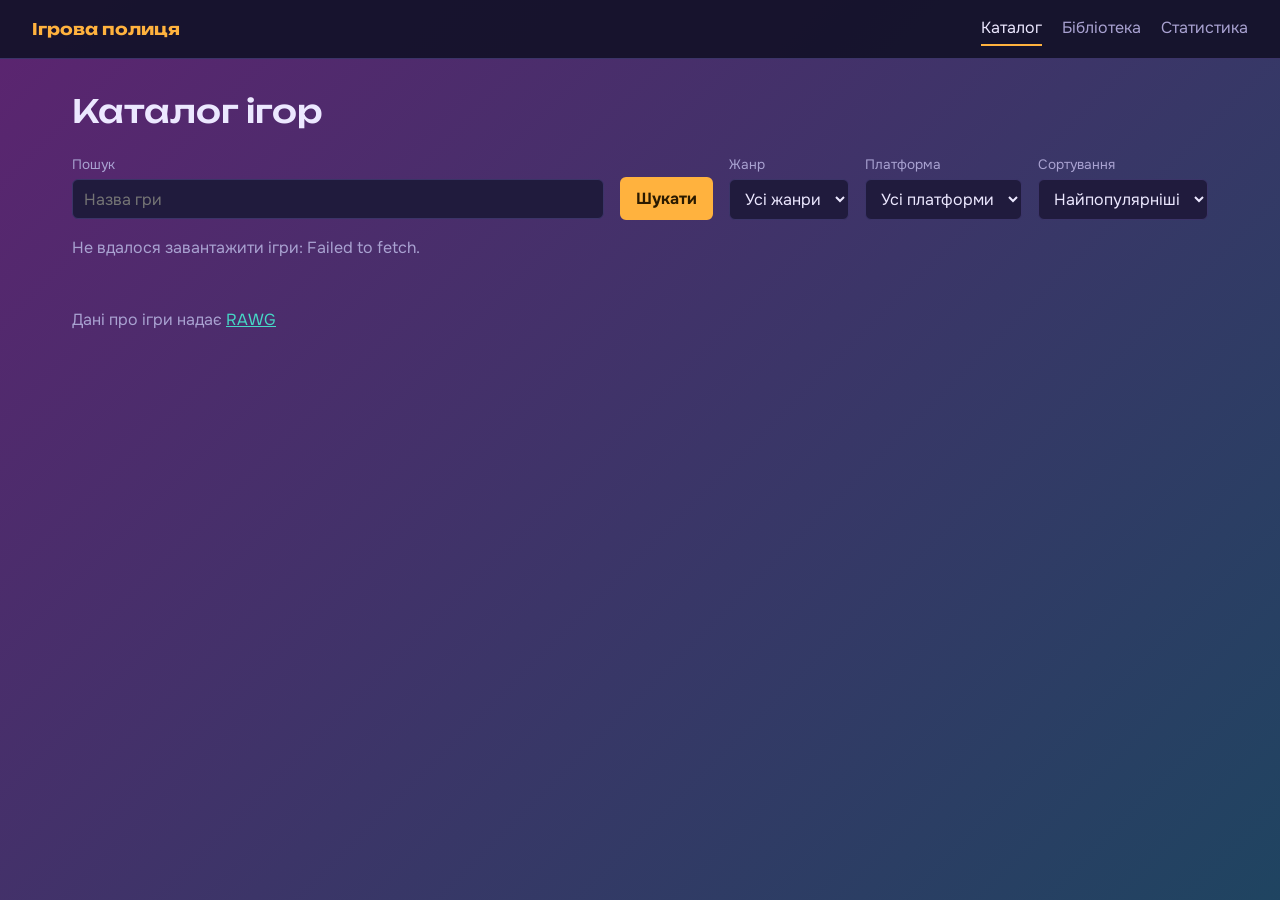
==== finalProject/index.html @ 2555645b "Add files via upload" ====
<!DOCTYPE html>
<html lang="uk">
<head>
<meta charset="UTF-8">
<title>Каталог</title>
<link rel="preconnect" href="https://fonts.googleapis.com">
<link rel="preconnect" href="https://fonts.gstatic.com" crossorigin>
<link href="https://fonts.googleapis.com/css2?family=Onest:wght@400;500;700&family=Unbounded:wght@500;700&display=swap" rel="stylesheet">
<link rel="stylesheet" href="css/style.css">
</head>
<body>

<header class="site-header">
  <a class="logo" href="index.html">Ігрова полиця</a>
  <nav>
    <a href="index.html" aria-current="page">Каталог</a>
    <a href="library.html">Бібліотека <span id="lib-count" class="count"></span></a>
    <a href="stats.html">Статистика</a>
  </nav>
</header>

<main>
<h1>Каталог ігор</h1>

<form class="filters" id="filters">
  <label class="field grow">Пошук<input type="search" id="search" placeholder="Назва гри"></label>
  <button type="submit" class="btn">Шукати</button>

  <label class="field">Жанр<select id="genre"><option value="">Усі жанри</option></select></label>

  <label class="field">Платформа
    <select id="platform">
      <option value="">Усі платформи</option>
      <option value="1">ПК</option>
      <option value="2">PlayStation</option>
      <option value="3">Xbox</option>
      <option value="7">Nintendo</option>
    </select>
  </label>

  <label class="field">Сортування
    <select id="ordering">
      <option value="-added">Найпопулярніші</option>
      <option value="-rating">За рейтингом</option>
      <option value="-released">Новіші спершу</option>
      <option value="name">За назвою</option>
      <option value="-metacritic">За Metacritic</option>
    </select>
  </label>
</form>

<p id="status" class="status"></p>
<div id="grid" class="grid"></div>
<nav id="pagination" class="pagination"></nav>
  <p class="status">Дані про ігри надає <a href="https://rawg.io" target="_blank">RAWG</a></p>
</main>

<script src="js/common.js"></script>
<script src="js/catalog.js"></script>
</body>
</html>
---- finalProject/css/style.css ----
* {
  box-sizing: border-box;
}

body {
  margin: 0;
  background: linear-gradient(-45deg, #15122b, #3b2a7a, #0b4f5c, #5c2470);
  background-size: 400% 400%;
  animation: moveBackground 12s ease infinite;
  color: #ece8ff;
  font-family: "Onest", Arial, sans-serif;
  line-height: 1.5;
  min-height: 100vh;
  display: flex;
  flex-direction: column;
}

@keyframes moveBackground {
  0% { background-position: 0% 50%; }
  50% { background-position: 100% 50%; }
  100% { background-position: 0% 50%; }
}

a {
  color: #46d9c6;
}

h1, h2 {
  font-family: "Unbounded", Arial, sans-serif;
  font-weight: 500;
}

h1 {
  font-size: 2rem;
  margin: 0 0 20px 0;
}

h2 {
  font-size: 1.05rem;
  margin: 0 0 8px 0;
}

.site-header {
  position: sticky;
  top: 0;
  z-index: 5;
  display: flex;
  flex-wrap: wrap;
  align-items: center;
  justify-content: space-between;
  gap: 12px 24px;
  padding: 12px 32px;
  background: rgba(21, 18, 43, 0.95);
  border-bottom: 1px solid #3b3468;
}

.logo {
  font-family: "Unbounded", Arial, sans-serif;
  font-weight: 700;
  color: #ffb23e;
  text-decoration: none;
}

.site-header nav {
  display: flex;
  gap: 20px;
}

.site-header nav a {
  color: #a9a2d1;
  text-decoration: none;
  padding: 4px 0;
  border-bottom: 2px solid transparent;
}

.site-header nav a:hover {
  color: #ece8ff;
}

.site-header nav a[aria-current="page"] {
  color: #ece8ff;
  border-bottom: 2px solid #ffb23e;
}

.count {
  background: #ffb23e;
  color: #2a1a00;
  padding: 0 7px;
  border-radius: 12px;
  font-size: 0.8rem;
  font-weight: bold;
}

.count:empty {
  display: none;
}

main {
  flex: 1;
  width: 100%;
  max-width: 1200px;
  margin: 0 auto;
  padding: 28px 32px 32px 32px;
}

.filters {
  display: flex;
  flex-wrap: wrap;
  gap: 12px 16px;
  margin-bottom: 16px;
}

.field {
  display: flex;
  flex-direction: column;
  gap: 4px;
  font-size: 0.85rem;
  color: #a9a2d1;
}

.field.grow {
  flex: 1;
  min-width: 220px;
}

input, select {
  font-family: inherit;
  font-size: 1rem;
  color: #ece8ff;
  background: #201b3d;
  border: 1px solid #3b3468;
  border-radius: 6px;
  padding: 8px 11px;
  min-height: 40px;
}

.filters .btn {
  align-self: flex-end;
}

.status {
  color: #a9a2d1;
  min-height: 24px;
  margin: 0 0 16px 0;
}

.grid {
  display: grid;
  grid-template-columns: repeat(auto-fill, minmax(240px, 1fr));
  gap: 20px;
}

.card {
  display: flex;
  flex-direction: column;
  background: #201b3d;
  border: 1px solid #3b3468;
  border-radius: 6px;
  overflow: hidden;
}

.cover {
  position: relative;
  display: block;
  aspect-ratio: 16 / 10;
  background: #2a2450;
}

.cover img {
  width: 100%;
  height: 100%;
  object-fit: cover;
  display: block;
}

.no-img {
  position: absolute;
  top: 0;
  left: 0;
  width: 100%;
  height: 100%;
  display: flex;
  align-items: center;
  justify-content: center;
  color: #a9a2d1;
  font-size: 0.9rem;
}

.rating {
  position: absolute;
  right: 8px;
  bottom: 8px;
  padding: 2px 8px;
  border-radius: 4px;
  background: rgba(21, 18, 43, 0.9);
  color: #ffb23e;
  font-weight: bold;
  font-size: 0.85rem;
}

.card-body {
  display: flex;
  flex-direction: column;
  gap: 6px;
  padding: 14px;
  flex: 1;
}

.card-body h2 {
  margin: 0;
  font-size: 0.95rem;
}

.card-body h2 a {
  color: #ece8ff;
  text-decoration: none;
}

.card-body h2 a:hover {
  color: #ffb23e;
}

.meta {
  margin: 0;
  color: #a9a2d1;
  font-size: 0.88rem;
}

.card-body .btn,
.card-body .field {
  margin-top: auto;
}

.card-body .field + .btn {
  margin-top: 6px;
}

.btn {
  font-family: inherit;
  font-size: 1rem;
  font-weight: bold;
  cursor: pointer;
  padding: 9px 14px;
  border-radius: 6px;
  border: 2px solid #ffb23e;
  background: #ffb23e;
  color: #2a1a00;
}

.btn:hover {
  opacity: 0.85;
}

.btn.in-lib {
  background: transparent;
  color: #ffb23e;
}

.btn.danger {
  background: transparent;
  border-color: #ff6b81;
  color: #ff6b81;
}

.pagination {
  display: flex;
  flex-wrap: wrap;
  justify-content: center;
  align-items: center;
  gap: 6px;
  margin-top: 32px;
}

.pagination button {
  font-family: inherit;
  font-size: 1rem;
  padding: 8px 14px;
  cursor: pointer;
  border-radius: 6px;
  border: 1px solid #3b3468;
  background: #201b3d;
  color: #ece8ff;
}

.pagination button:hover {
  border-color: #ffb23e;
}

.pagination button:disabled {
  opacity: 0.4;
  cursor: default;
}

.pagination span {
  color: #a9a2d1;
  padding: 0 8px;
}

/* ---------- Сторінка гри ---------- */
.back {
  display: inline-block;
  margin-bottom: 16px;
}

.game-hero {
  display: grid;
  grid-template-columns: 1.4fr 1fr;
  gap: 24px;
  align-items: end;
  margin-bottom: 24px;
}

.game-cover {
  width: 100%;
  aspect-ratio: 16 / 9;
  object-fit: cover;
  border-radius: 6px;
  border: 1px solid #3b3468;
}

.game-head {
  display: flex;
  flex-direction: column;
  gap: 12px;
  align-items: flex-start;
}

.game-head h1 {
  margin: 0;
}

.game section {
  margin-bottom: 28px;
}

.desc {
  white-space: pre-line;
  max-width: 750px;
  margin: 0;
}

.facts {
  display: grid;
  grid-template-columns: 170px 1fr;
  gap: 6px 24px;
  margin: 0;
}

.facts dt {
  color: #a9a2d1;
}

.facts dd {
  margin: 0;
  word-break: break-all;
}

.shots {
  display: grid;
  grid-template-columns: repeat(auto-fill, minmax(220px, 1fr));
  gap: 12px;
}

.shots img {
  width: 100%;
  aspect-ratio: 16 / 9;
  object-fit: cover;
  border-radius: 6px;
  border: 1px solid #3b3468;
  display: block;
}

/* ---------- Статистика ---------- */
.summary {
  display: flex;
  flex-wrap: wrap;
  gap: 16px;
  margin: 0 0 32px 0;
}

.summary div {
  flex: 1;
  min-width: 180px;
  padding: 16px;
  background: #201b3d;
  border: 1px solid #3b3468;
  border-radius: 6px;
}

.summary dt {
  color: #a9a2d1;
  font-size: 0.9rem;
}

.summary dd {
  margin: 0;
  font-family: "Unbounded", Arial, sans-serif;
  font-size: 1.8rem;
  color: #ffb23e;
}

#stats section {
  margin-bottom: 32px;
  max-width: 640px;
}

.bars {
  list-style: none;
  margin: 0;
  padding: 0;
}

.bars li {
  display: grid;
  grid-template-columns: 144px 1fr 40px;
  gap: 12px;
  align-items: center;
  margin-bottom: 10px;
}

.bar-track {
  height: 13px;
  background: #201b3d;
}

.bar-fill {
  display: block;
  height: 100%;
  background: #46d9c6;
}

.bar-value {
  text-align: right;
  color: #a9a2d1;
}
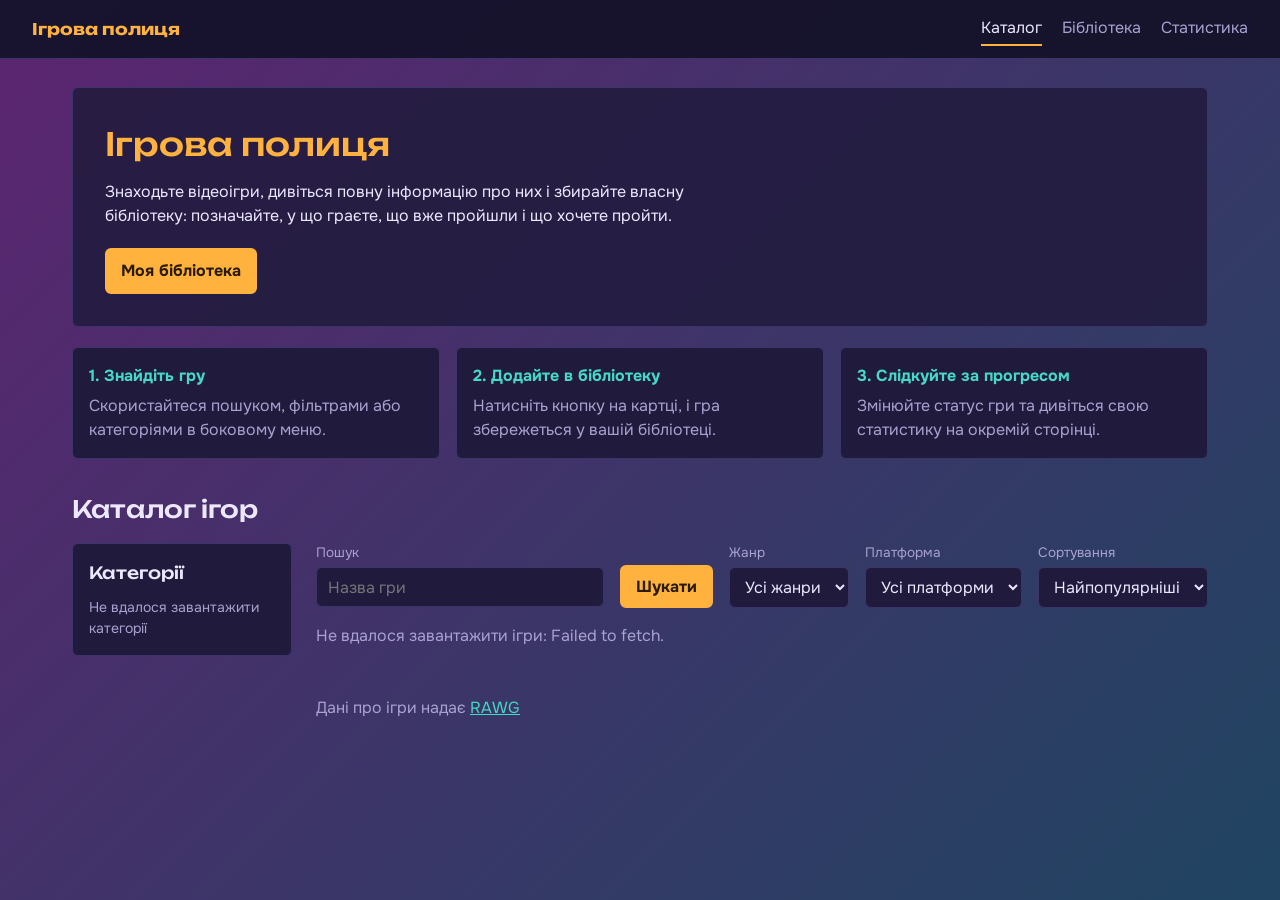
==== commit 127761bf: "Add files via upload" ====
--- a/finalProject/index.html
+++ b/finalProject/index.html
@@ -20,39 +20,74 @@
 </header>
 
 <main>
-<h1>Каталог ігор</h1>
+  <section class="hero">
+    <h1>Ігрова полиця</h1>
+    <p>Знаходьте відеоігри, дивіться повну інформацію про них і збирайте власну
+      бібліотеку: позначайте, у що граєте, що вже пройшли і що хочете пройти.</p>
+    <a class="btn" href="library.html">Моя бібліотека</a>
+  </section>
 
-<form class="filters" id="filters">
-  <label class="field grow">Пошук<input type="search" id="search" placeholder="Назва гри"></label>
-  <button type="submit" class="btn">Шукати</button>
+  <section class="steps">
+    <div class="step">
+      <h3>1. Знайдіть гру</h3>
+      <p>Скористайтеся пошуком, фільтрами або категоріями в боковому меню.</p>
+    </div>
+    <div class="step">
+      <h3>2. Додайте в бібліотеку</h3>
+      <p>Натисніть кнопку на картці, і гра збережеться у вашій бібліотеці.</p>
+    </div>
+    <div class="step">
+      <h3>3. Слідкуйте за прогресом</h3>
+      <p>Змінюйте статус гри та дивіться свою статистику на окремій сторінці.</p>
+    </div>
+  </section>
 
-  <label class="field">Жанр<select id="genre"><option value="">Усі жанри</option></select></label>
+  <h2 class="catalog-title">Каталог ігор</h2>
 
-  <label class="field">Платформа
-    <select id="platform">
-      <option value="">Усі платформи</option>
-      <option value="1">ПК</option>
-      <option value="2">PlayStation</option>
-      <option value="3">Xbox</option>
-      <option value="7">Nintendo</option>
-    </select>
-  </label>
+  <div class="layout">
 
-  <label class="field">Сортування
-    <select id="ordering">
-      <option value="-added">Найпопулярніші</option>
-      <option value="-rating">За рейтингом</option>
-      <option value="-released">Новіші спершу</option>
-      <option value="name">За назвою</option>
-      <option value="-metacritic">За Metacritic</option>
-    </select>
-  </label>
-</form>
+    <aside class="sidebar">
+      <h2>Категорії</h2>
+      <ul id="categories" class="categories">
+        <li class="meta">Завантаження…</li>
+      </ul>
+    </aside>
 
-<p id="status" class="status"></p>
-<div id="grid" class="grid"></div>
-<nav id="pagination" class="pagination"></nav>
-  <p class="status">Дані про ігри надає <a href="https://rawg.io" target="_blank">RAWG</a></p>
+    <div class="content">
+      <form class="filters" id="filters">
+        <label class="field grow">Пошук<input type="search" id="search" placeholder="Назва гри"></label>
+        <button type="submit" class="btn">Шукати</button>
+
+        <label class="field">Жанр<select id="genre"><option value="">Усі жанри</option></select></label>
+
+        <label class="field">Платформа
+          <select id="platform">
+            <option value="">Усі платформи</option>
+            <option value="1">ПК</option>
+            <option value="2">PlayStation</option>
+            <option value="3">Xbox</option>
+            <option value="7">Nintendo</option>
+          </select>
+        </label>
+
+        <label class="field">Сортування
+          <select id="ordering">
+            <option value="-added">Найпопулярніші</option>
+            <option value="-rating">За рейтингом</option>
+            <option value="-released">Новіші спершу</option>
+            <option value="name">За назвою</option>
+            <option value="-metacritic">За Metacritic</option>
+          </select>
+        </label>
+      </form>
+
+      <p id="status" class="status"></p>
+      <div id="grid" class="grid"></div>
+      <nav id="pagination" class="pagination"></nav>
+      <p class="status">Дані про ігри надає <a href="https://rawg.io" target="_blank">RAWG</a></p>
+    </div>
+
+  </div>
 </main>
 
 <script src="js/common.js"></script>
--- a/finalProject/css/style.css
+++ b/finalProject/css/style.css
@@ -432,4 +432,147 @@
 .bar-value {
   text-align: right;
   color: #a9a2d1;
+}
+
+
+
+.skeleton {
+  background: linear-gradient(90deg, #2a2450 25%, #3b3468 50%, #2a2450 75%);
+  background-size: 200% 100%;
+  animation: shimmer 1.4s linear infinite;
+  border-radius: 4px;
+}
+
+.skeleton-line {
+  height: 16px;
+}
+
+.skeleton-line.short {
+  width: 60%;
+}
+
+.skeleton-btn {
+  height: 40px;
+  margin-top: auto;
+  border-radius: 6px;
+}
+
+@keyframes shimmer {
+  0%   { background-position: 200% 0; }
+  100% { background-position: -200% 0; }
+}
+
+.hero {
+  padding: 32px;
+  margin-bottom: 20px;
+  background: rgba(32, 27, 61, 0.85);
+  border: 1px solid #3b3468;
+  border-radius: 6px;
+}
+
+.hero h1 {
+  margin-bottom: 12px;
+  color: #ffb23e;
+}
+
+.hero p {
+  max-width: 650px;
+  margin: 0 0 20px 0;
+}
+
+.hero .btn {
+  display: inline-block;
+  text-decoration: none;
+}
+
+.steps {
+  display: grid;
+  grid-template-columns: repeat(3, 1fr);
+  gap: 16px;
+  margin-bottom: 32px;
+}
+
+.step {
+  padding: 16px;
+  background: #201b3d;
+  border: 1px solid #3b3468;
+  border-radius: 6px;
+}
+
+.step h3 {
+  margin: 0 0 6px 0;
+  font-size: 1rem;
+  color: #46d9c6;
+}
+
+.step p {
+  margin: 0;
+  color: #a9a2d1;
+}
+
+.catalog-title {
+  font-size: 1.5rem;
+  margin-bottom: 16px;
+}
+
+.layout {
+  display: grid;
+  grid-template-columns: 220px 1fr;
+  gap: 24px;
+  align-items: start;
+}
+
+.content {
+  min-width: 0;
+}
+
+.sidebar {
+  position: sticky;
+  top: 80px;
+  padding: 16px;
+  background: #201b3d;
+  border: 1px solid #3b3468;
+  border-radius: 6px;
+}
+
+::-webkit-scrollbar {
+  display: none;
+}
+
+.sidebar h2 {
+  margin-bottom: 12px;
+}
+
+.categories {
+  list-style: none;
+  margin: 0;
+  padding: 0;
+  max-height: 70vh;
+  overflow-y: auto;
+}
+
+.category {
+  display: block;
+  width: 100%;
+  text-align: left;
+  font-family: inherit;
+  font-size: 0.95rem;
+  padding: 6px 10px;
+  margin-bottom: 2px;
+  background: transparent;
+  border: none;
+  border-radius: 4px;
+  color: #a9a2d1;
+  cursor: pointer;
+}
+
+.category:hover {
+  color: #ece8ff;
+  background: #2a2450;
+}
+
+.category.active {
+  background: #ffb23e;
+  color: #2a1a00;
+  font-weight: bold;
 }
